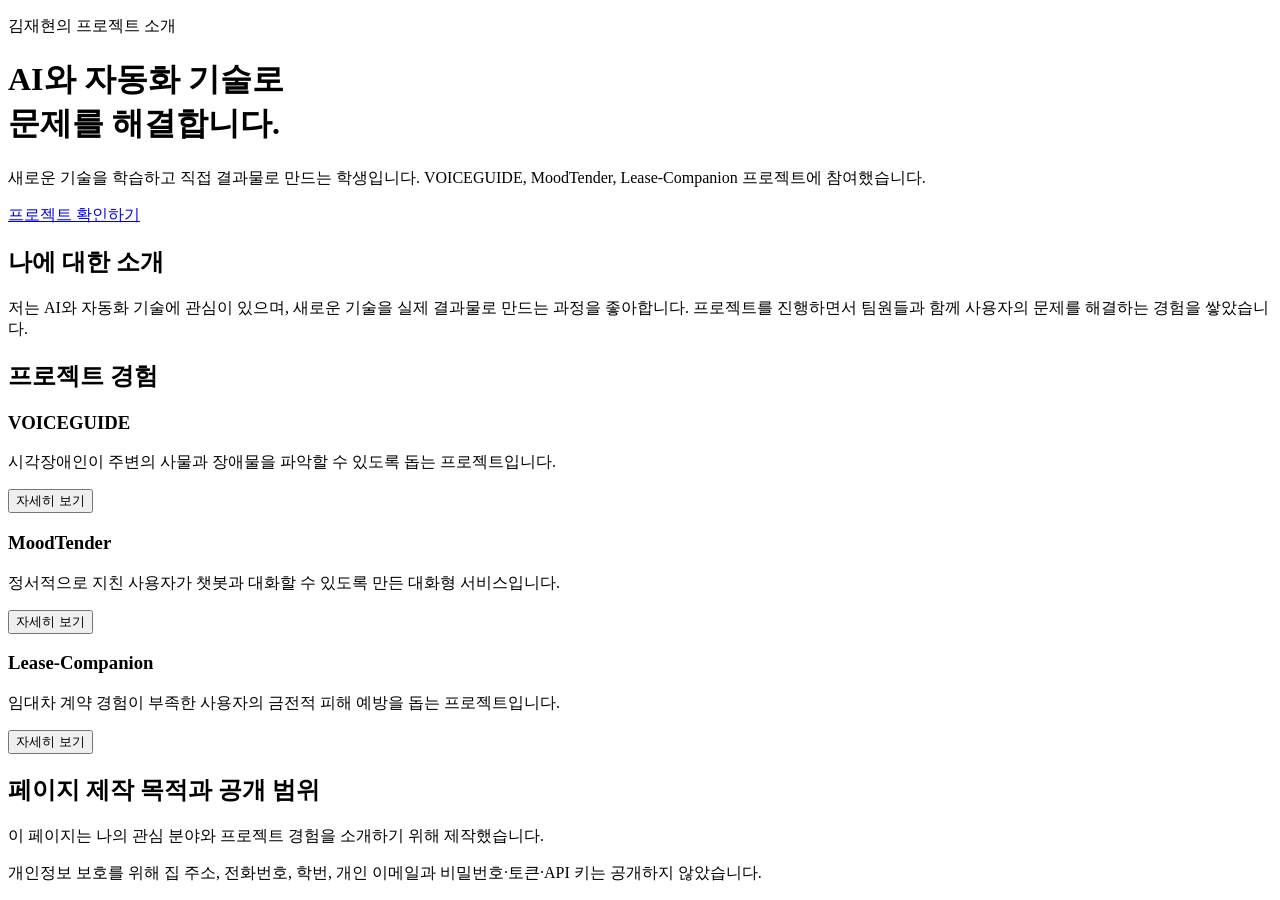
==== index.html @ 7ecaba9f "Create index.html for project introduction This HTML file introduces the projects and interests of t" ====
<!doctype html>
<html lang="ko">
<head>
  <meta charset="UTF-8">
  <meta name="viewport" content="width=device-width, initial-scale=1.0">

  <title>김재현 | AI 프로젝트 소개</title>

  <link rel="stylesheet" href="style.css">
  <script src="script.js" defer></script>
</head>

<body>
  <header>
    <p class="label">김재현의 프로젝트 소개</p>

    <h1>AI와 자동화 기술로<br>문제를 해결합니다.</h1>

    <p>
      새로운 기술을 학습하고 직접 결과물로 만드는 학생입니다.
      VOICEGUIDE, MoodTender, Lease-Companion 프로젝트에 참여했습니다.
    </p>

    <a class="main-link" href="#projects">프로젝트 확인하기</a>
  </header>

  <main>
    <section aria-labelledby="about-title">
      <h2 id="about-title">나에 대한 소개</h2>

      <p>
        저는 AI와 자동화 기술에 관심이 있으며, 새로운 기술을 실제
        결과물로 만드는 과정을 좋아합니다. 프로젝트를 진행하면서
        팀원들과 함께 사용자의 문제를 해결하는 경험을 쌓았습니다.
      </p>
    </section>

    <section id="projects" aria-labelledby="projects-title">
      <h2 id="projects-title">프로젝트 경험</h2>

      <article class="project">
        <h3>VOICEGUIDE</h3>

        <p>
          시각장애인이 주변의 사물과 장애물을 파악할 수 있도록 돕는
          프로젝트입니다.
        </p>

        <button
          type="button"
          class="detail-button"
          aria-expanded="false"
          aria-controls="voiceguide-detail"
        >
          자세히 보기
        </button>

        <div id="voiceguide-detail" class="project-detail" hidden>
          <h4>상황</h4>
          <p>
            시각장애인이 혼자 이동할 때 주변 사물과 장애물을 즉시
            파악하기 어렵다는 문제를 해결하고자 했습니다.
          </p>

          <h4>행동</h4>
          <p>
            카메라 영상에서 YOLO 모델로 객체를 탐지하는 기능을 구현했습니다.
            탐지된 객체의 위치에 바운딩 박스와 객체명을 표시했습니다.
          </p>

          <h4>결과</h4>
          <p>
            카메라 화면에서 주변 객체의 종류와 위치를 실시간으로
            확인할 수 있는 객체 인식 기능을 완성했습니다.
          </p>

          <a
            href="https://github.com/coding-jhj/VoiceGuide"
            target="_blank"
            rel="noopener noreferrer"
          >
            VOICEGUIDE 팀 저장소 보기
          </a>
        </div>
      </article>

      <article class="project">
        <h3>MoodTender</h3>

        <p>
          정서적으로 지친 사용자가 챗봇과 대화할 수 있도록 만든
          대화형 서비스입니다.
        </p>

        <button
          type="button"
          class="detail-button"
          aria-expanded="false"
          aria-controls="moodtender-detail"
        >
          자세히 보기
        </button>

        <div id="moodtender-detail" class="project-detail" hidden>
          <h4>상황</h4>
          <p>
            사용자가 부담 없이 자신의 이야기를 나눌 수 있는 대화형
            서비스가 필요하다고 생각했습니다.
          </p>

          <h4>행동</h4>
          <p>
            백엔드와 LLM을 연결하고 프롬프트를 작성했습니다.
            웹페이지와 앱 화면 디자인도 구현했습니다.
          </p>

          <h4>결과</h4>
          <p>
            서비스의 주요 기능과 화면을 완성했으며,
            디지털 트레이닝 프로그램에서 2위를 기록했습니다.
          </p>

          <a
            href="https://github.com/Seong-Su187/MoodTender"
            target="_blank"
            rel="noopener noreferrer"
          >
            MoodTender 팀 저장소 보기
          </a>
        </div>
      </article>

      <article class="project">
        <h3>Lease-Companion</h3>

        <p>
          임대차 계약 경험이 부족한 사용자의 금전적 피해 예방을
          돕는 프로젝트입니다.
        </p>

        <button
          type="button"
          class="detail-button"
          aria-expanded="false"
          aria-controls="lease-detail"
        >
          자세히 보기
        </button>

        <div id="lease-detail" class="project-detail" hidden>
          <h4>상황</h4>
          <p>
            임대차 계약을 처음 진행하는 사용자는 확인해야 할 정보와
            절차를 알기 어렵다는 문제를 해결하고자 했습니다.
          </p>

          <h4>행동</h4>
          <p>
            프론트엔드 개발과 휴먼 시뮬레이션 설계를 담당했습니다.
            <!-- 이 부분에 실제로 구현한 화면이나 기능을 추가하세요. -->
          </p>

          <h4>결과</h4>
          <p>
            프로젝트의 완성도와 아이디어를 인정받아 해커톤 대회
            본선에 진출했습니다.
          </p>

          <a
            href="https://github.com/coding-jhj/Lease-Companion"
            target="_blank"
            rel="noopener noreferrer"
          >
            Lease-Companion 팀 저장소 보기
          </a>
        </div>
      </article>
    </section>
  </main>

  <footer>
    <h2>페이지 제작 목적과 공개 범위</h2>

    <p>
      이 페이지는 나의 관심 분야와 프로젝트 경험을 소개하기 위해
      제작했습니다.
    </p>

    <p>
      개인정보 보호를 위해 집 주소, 전화번호, 학번, 개인 이메일과
      비밀번호·토큰·API 키는 공개하지 않았습니다.
    </p>
  </footer>
</body>
</html>
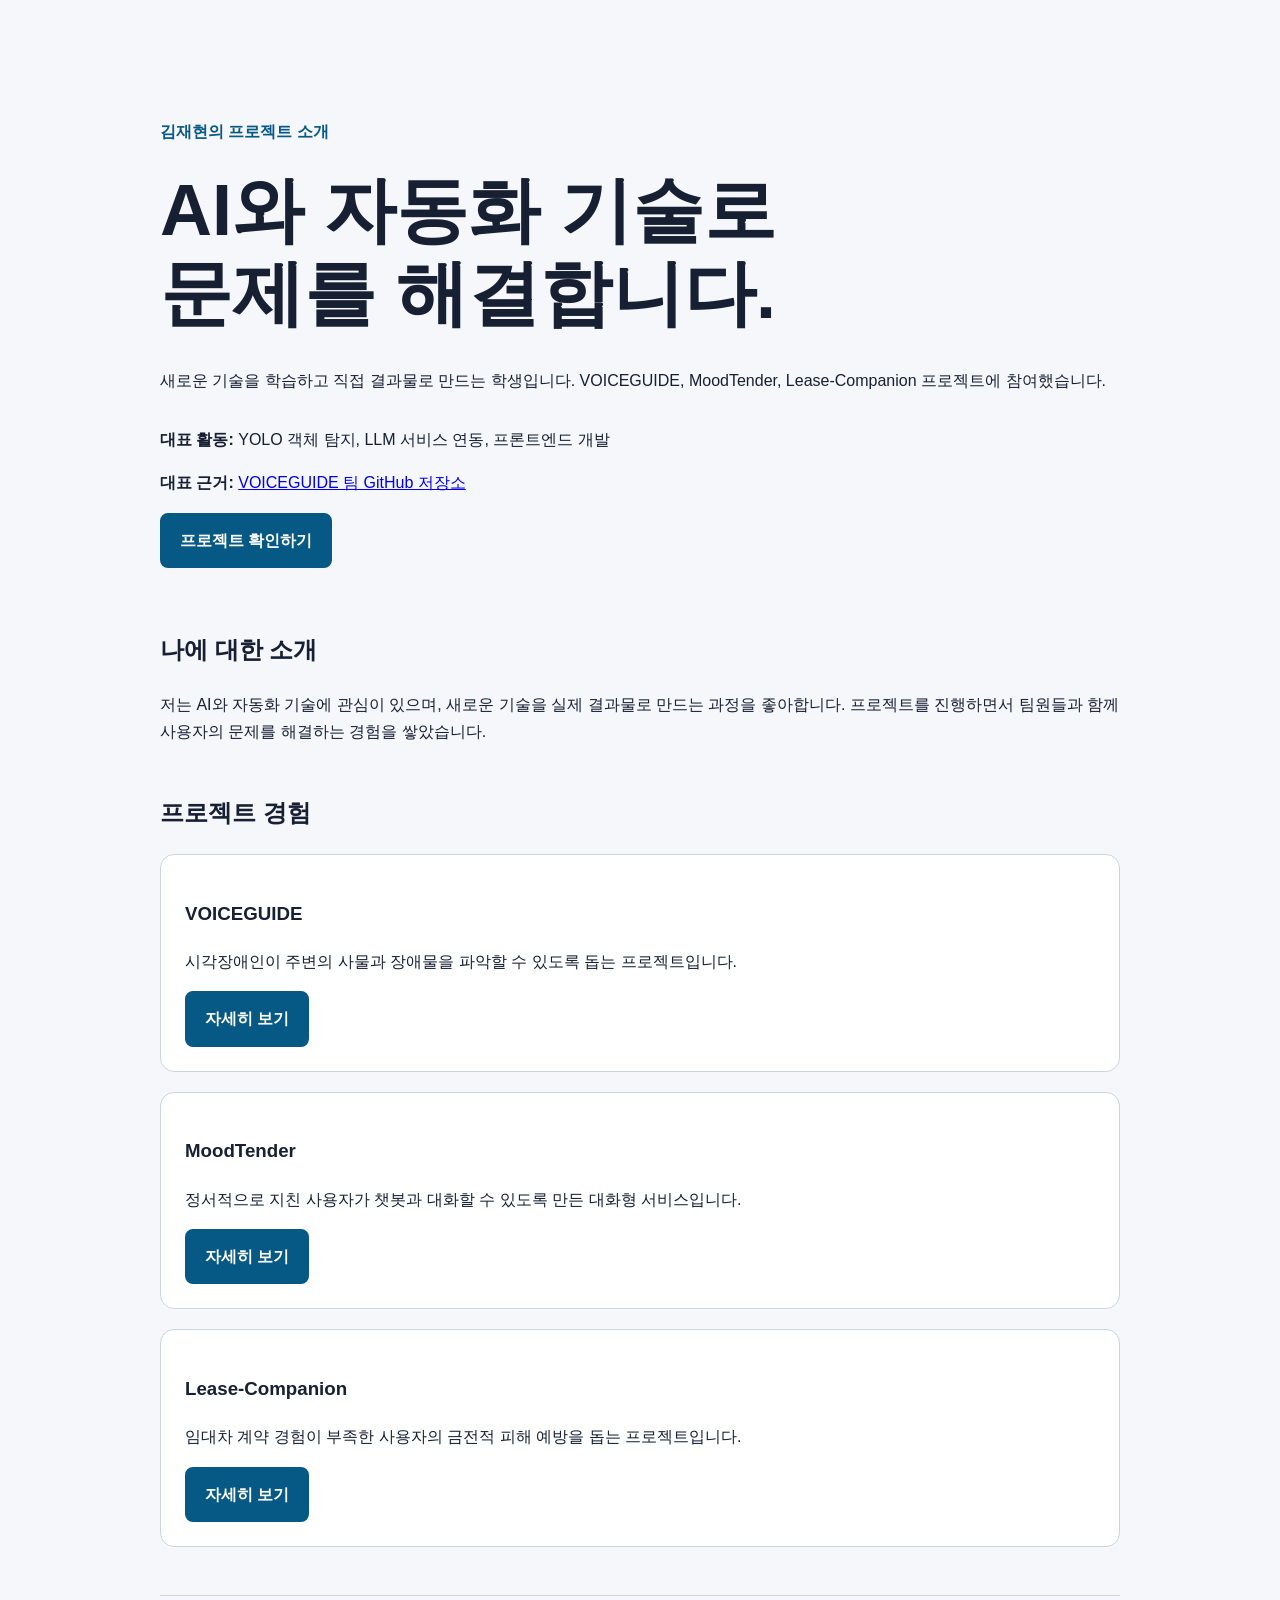
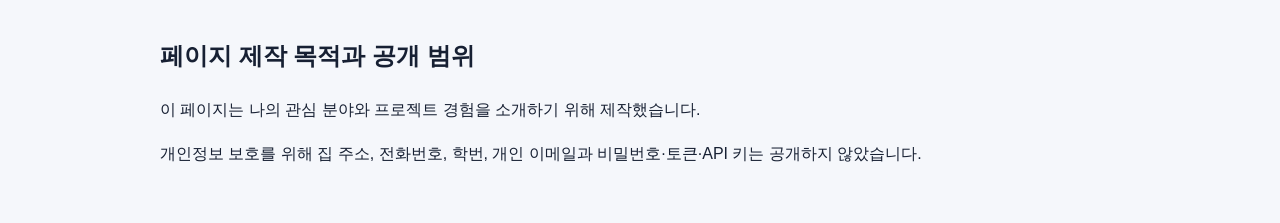
==== commit 191133d0: "Add hero summary section to index.html Added a hero summary section with key activities and a link t" ====
--- a/index.html
+++ b/index.html
@@ -20,7 +20,23 @@
       새로운 기술을 학습하고 직접 결과물로 만드는 학생입니다.
       VOICEGUIDE, MoodTender, Lease-Companion 프로젝트에 참여했습니다.
     </p>
-
+<div class="hero-summary">
+  <p>
+    <strong>대표 활동:</strong>
+    YOLO 객체 탐지, LLM 서비스 연동, 프론트엔드 개발
+  </p>
+
+  <p>
+    <strong>대표 근거:</strong>
+    <a
+      href="https://github.com/coding-jhj/VoiceGuide"
+      target="_blank"
+      rel="noopener noreferrer"
+    >
+      VOICEGUIDE 팀 GitHub 저장소
+    </a>
+  </p>
+</div>
     <a class="main-link" href="#projects">프로젝트 확인하기</a>
   </header>
 
--- a/style.css
+++ b/style.css
@@ -0,0 +1,125 @@
+* {
+  box-sizing: border-box;
+}
+
+html {
+  scroll-behavior: smooth;
+}
+
+body {
+  margin: 0;
+  color: #172033;
+  background: #f5f7fb;
+  font-family: Arial, "Noto Sans KR", sans-serif;
+  line-height: 1.7;
+}
+
+header,
+main,
+footer {
+  width: min(100% - 40px, 960px);
+  margin: 0 auto;
+}
+
+header {
+  min-height: 70vh;
+  padding: 80px 0 40px;
+  display: flex;
+  flex-direction: column;
+  justify-content: center;
+}
+
+h1 {
+  margin: 8px 0 16px;
+  font-size: clamp(2.3rem, 6vw, 4.5rem);
+  line-height: 1.15;
+}
+
+h2 {
+  margin-top: 0;
+}
+
+.label {
+  color: #075985;
+  font-weight: 700;
+}
+
+.main-link,
+.project a,
+button {
+  display: inline-block;
+  width: fit-content;
+  padding: 12px 18px;
+  border: 2px solid #075985;
+  border-radius: 8px;
+  color: #ffffff;
+  background: #075985;
+  font: inherit;
+  font-weight: 700;
+  text-decoration: none;
+  cursor: pointer;
+}
+
+button:hover,
+button:focus-visible,
+.main-link:hover,
+.main-link:focus-visible,
+.project a:hover,
+.project a:focus-visible {
+  color: #075985;
+  background: #ffffff;
+  outline: 3px solid #f59e0b;
+  outline-offset: 3px;
+}
+
+section {
+  margin: 0 0 48px;
+}
+
+.project {
+  margin: 20px 0;
+  padding: 24px;
+  border: 1px solid #cbd5e1;
+  border-radius: 14px;
+  background: #ffffff;
+}
+
+.project-detail {
+  margin-top: 20px;
+  padding-top: 16px;
+  border-top: 1px solid #cbd5e1;
+}
+
+footer {
+  padding: 40px 0;
+  border-top: 1px solid #cbd5e1;
+}
+
+@media (max-width: 600px) {
+  header,
+  main,
+  footer {
+    width: min(100% - 24px, 960px);
+  }
+
+  header {
+    padding-top: 48px;
+  }
+
+  .project {
+    padding: 18px;
+  }
+}
+
+@media (prefers-reduced-motion: reduce) {
+  html {
+    scroll-behavior: auto;
+  }
+
+  *,
+  *::before,
+  *::after {
+    animation: none !important;
+    transition: none !important;
+  }
+}
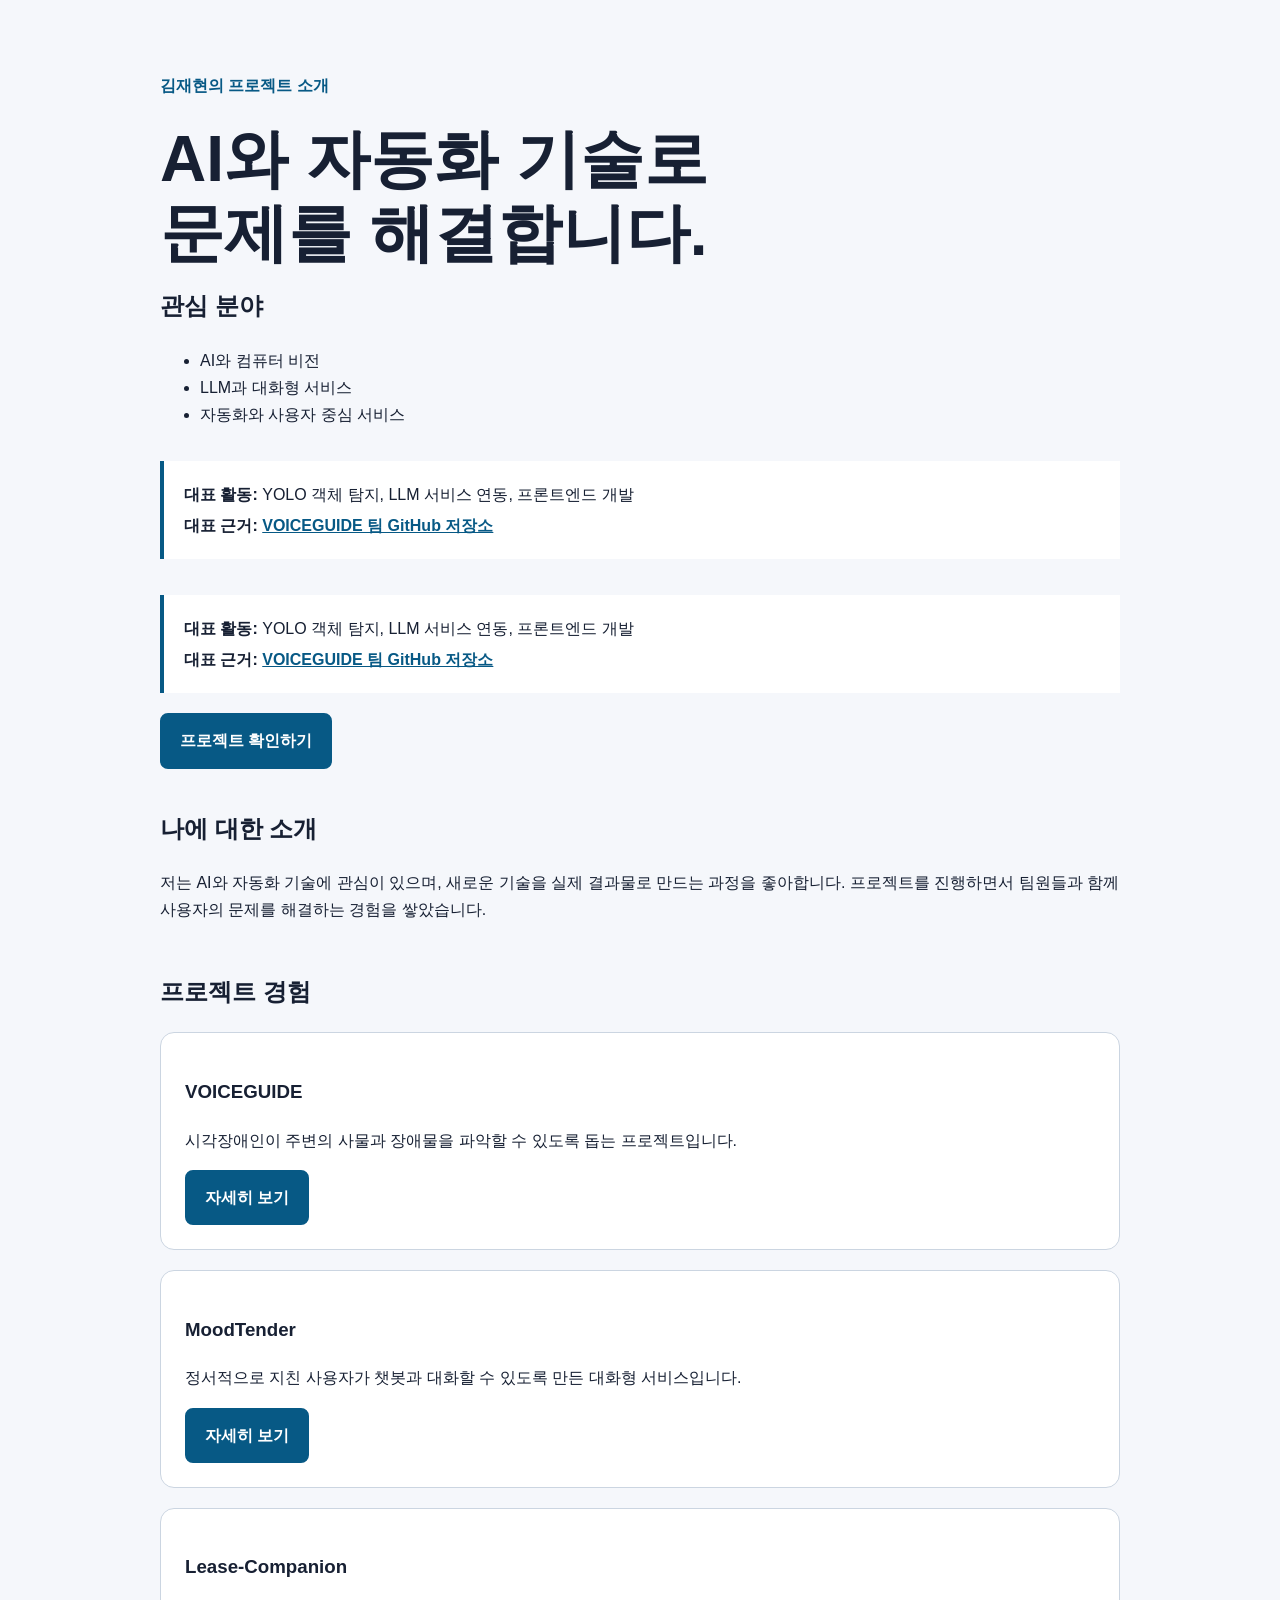
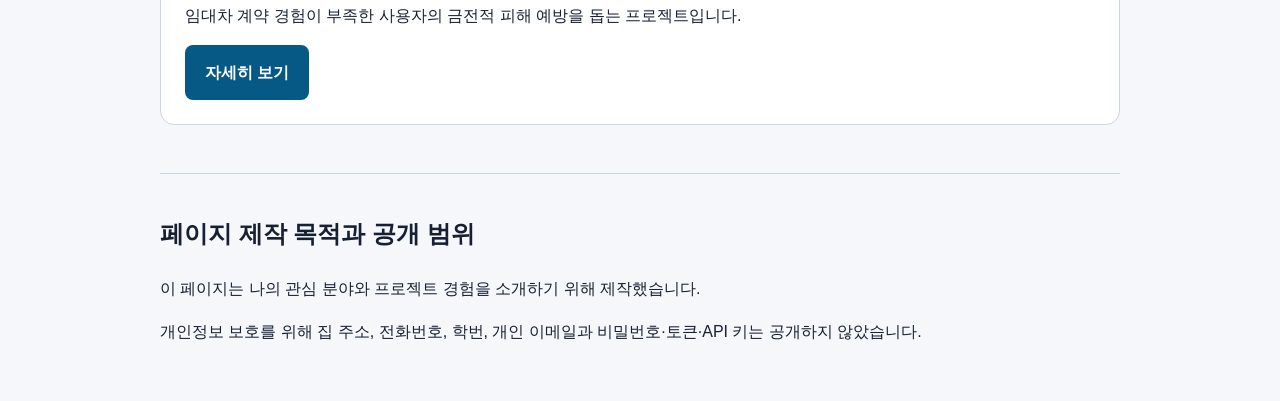
==== commit 4727b7d1: "Update index.html" ====
--- a/index.html
+++ b/index.html
@@ -16,10 +16,33 @@
 
     <h1>AI와 자동화 기술로<br>문제를 해결합니다.</h1>
 
-    <p>
-      새로운 기술을 학습하고 직접 결과물로 만드는 학생입니다.
-      VOICEGUIDE, MoodTender, Lease-Companion 프로젝트에 참여했습니다.
-    </p>
+<div class="interests">
+  <h2>관심 분야</h2>
+
+  <ul class="interest-list">
+    <li>AI와 컴퓨터 비전</li>
+    <li>LLM과 대화형 서비스</li>
+    <li>자동화와 사용자 중심 서비스</li>
+  </ul>
+</div>
+
+<div class="hero-summary">
+  <p>
+    <strong>대표 활동:</strong>
+    YOLO 객체 탐지, LLM 서비스 연동, 프론트엔드 개발
+  </p>
+
+  <p>
+    <strong>대표 근거:</strong>
+    <a
+      href="https://github.com/coding-jhj/VoiceGuide"
+      target="_blank"
+      rel="noopener noreferrer"
+    >
+      VOICEGUIDE 팀 GitHub 저장소
+    </a>
+  </p>
+</div>
 <div class="hero-summary">
   <p>
     <strong>대표 활동:</strong>
--- a/style.css
+++ b/style.css
@@ -22,8 +22,7 @@
 }
 
 header {
-  min-height: 70vh;
-  padding: 80px 0 40px;
+  padding: 56px 0 40px;
   display: flex;
   flex-direction: column;
   justify-content: center;
@@ -31,7 +30,7 @@
 
 h1 {
   margin: 8px 0 16px;
-  font-size: clamp(2.3rem, 6vw, 4.5rem);
+  font-size: clamp(2.3rem, 5vw, 4rem);
   line-height: 1.15;
 }
 
@@ -123,3 +122,18 @@
     transition: none !important;
   }
 }
+.hero-summary {
+  margin: 16px 0 20px;
+  padding: 16px 20px;
+  border-left: 4px solid #075985;
+  background: #ffffff;
+}
+
+.hero-summary p {
+  margin: 4px 0;
+}
+
+.hero-summary a {
+  color: #075985;
+  font-weight: 700;
+}
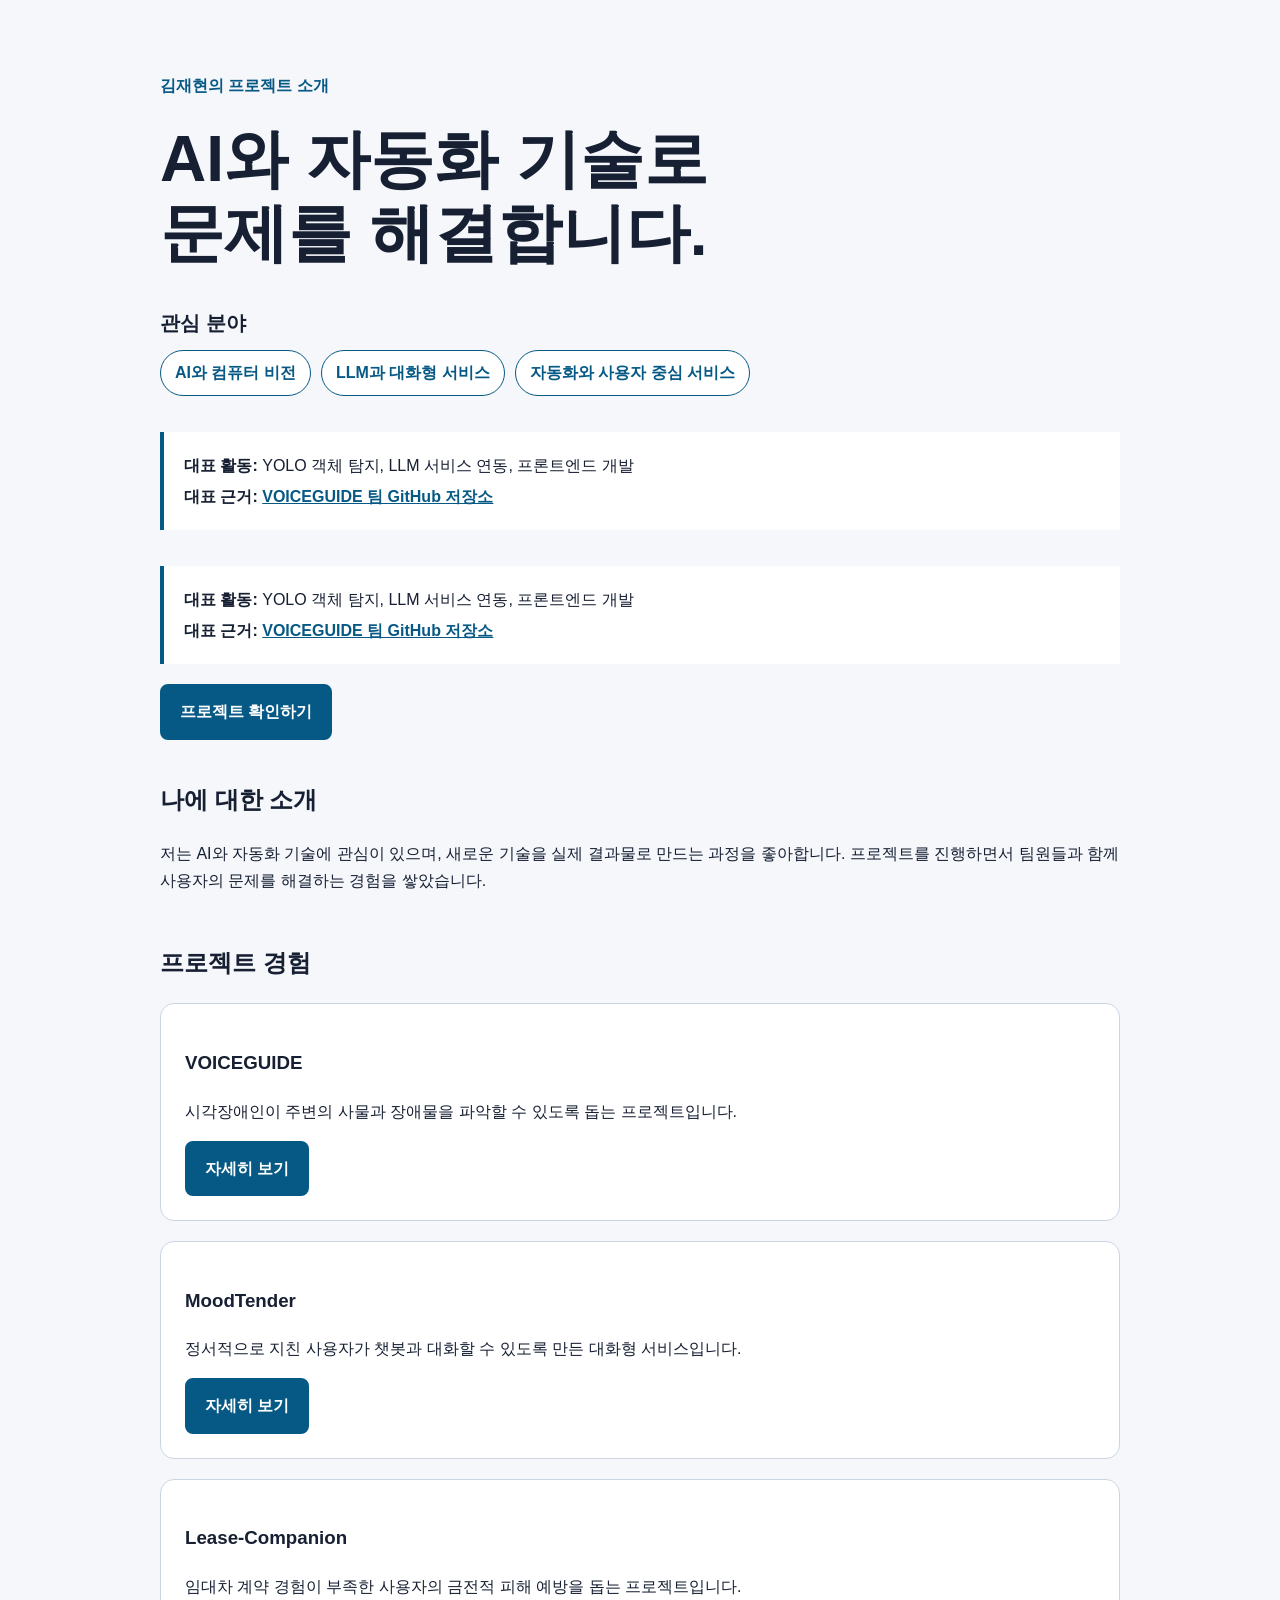
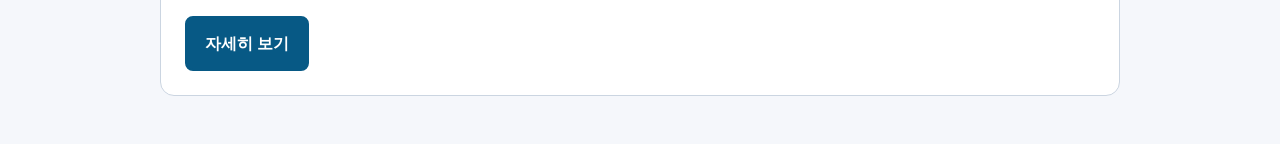
==== commit e35f8b2e: "Delete footer content from index.html Removed footer section with purpose and privacy details." ====
--- a/index.html
+++ b/index.html
@@ -216,19 +216,5 @@
       </article>
     </section>
   </main>
-
-  <footer>
-    <h2>페이지 제작 목적과 공개 범위</h2>
-
-    <p>
-      이 페이지는 나의 관심 분야와 프로젝트 경험을 소개하기 위해
-      제작했습니다.
-    </p>
-
-    <p>
-      개인정보 보호를 위해 집 주소, 전화번호, 학번, 개인 이메일과
-      비밀번호·토큰·API 키는 공개하지 않았습니다.
-    </p>
-  </footer>
 </body>
 </html>
--- a/style.css
+++ b/style.css
@@ -137,3 +137,45 @@
   color: #075985;
   font-weight: 700;
 }
+.interests {
+  margin: 20px 0;
+}
+
+.interests h2 {
+  margin-bottom: 10px;
+  font-size: 1.25rem;
+}
+
+.interest-list {
+  display: flex;
+  flex-wrap: wrap;
+  gap: 10px;
+  margin: 0;
+  padding: 0;
+  list-style: none;
+}
+
+.interest-list li {
+  padding: 8px 14px;
+  border: 1px solid #075985;
+  border-radius: 999px;
+  color: #075985;
+  background: #ffffff;
+  font-weight: 700;
+}
+
+.hero-summary {
+  margin: 16px 0 20px;
+  padding: 16px 20px;
+  border-left: 4px solid #075985;
+  background: #ffffff;
+}
+
+.hero-summary p {
+  margin: 4px 0;
+}
+
+.hero-summary a {
+  color: #075985;
+  font-weight: 700;
+}
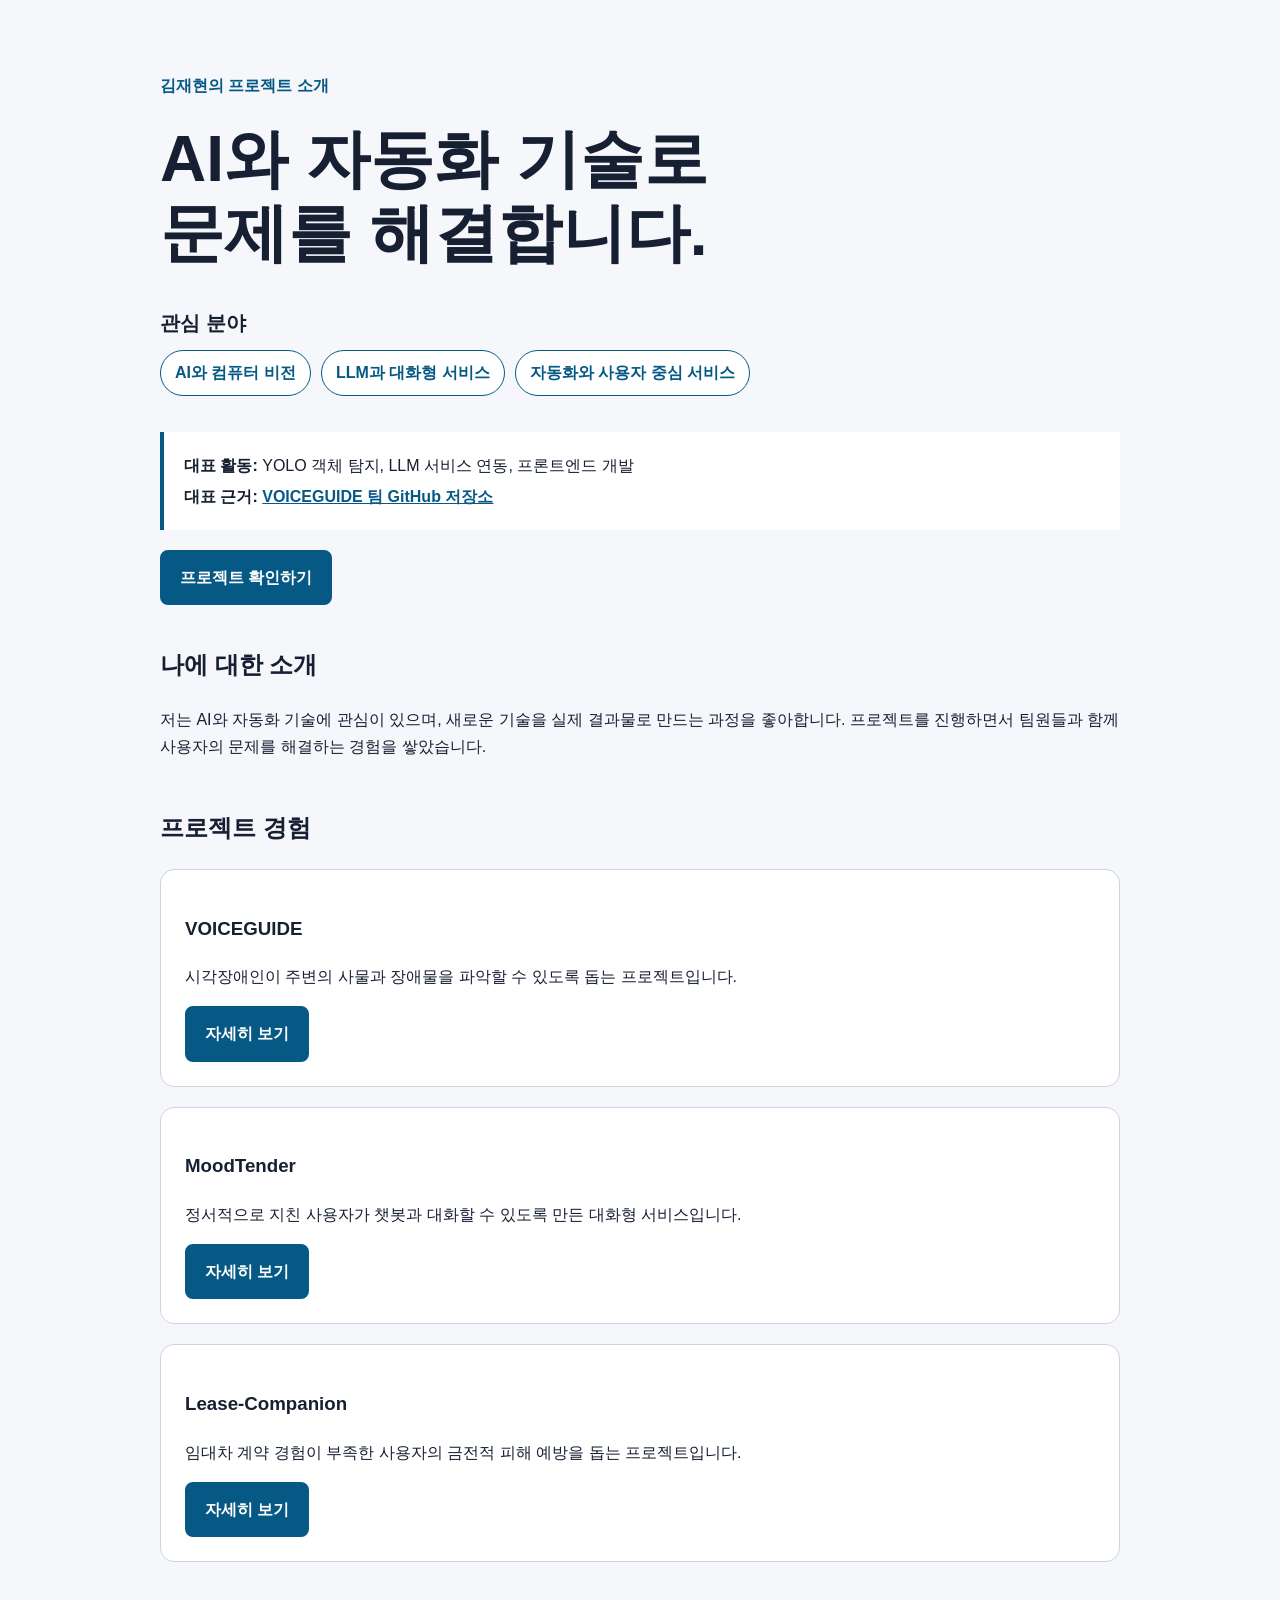
==== commit 2b82f390: "Remove hero summary from index.html Removed hero summary section from index.html" ====
--- a/index.html
+++ b/index.html
@@ -26,23 +26,6 @@
   </ul>
 </div>
 
-<div class="hero-summary">
-  <p>
-    <strong>대표 활동:</strong>
-    YOLO 객체 탐지, LLM 서비스 연동, 프론트엔드 개발
-  </p>
-
-  <p>
-    <strong>대표 근거:</strong>
-    <a
-      href="https://github.com/coding-jhj/VoiceGuide"
-      target="_blank"
-      rel="noopener noreferrer"
-    >
-      VOICEGUIDE 팀 GitHub 저장소
-    </a>
-  </p>
-</div>
 <div class="hero-summary">
   <p>
     <strong>대표 활동:</strong>
